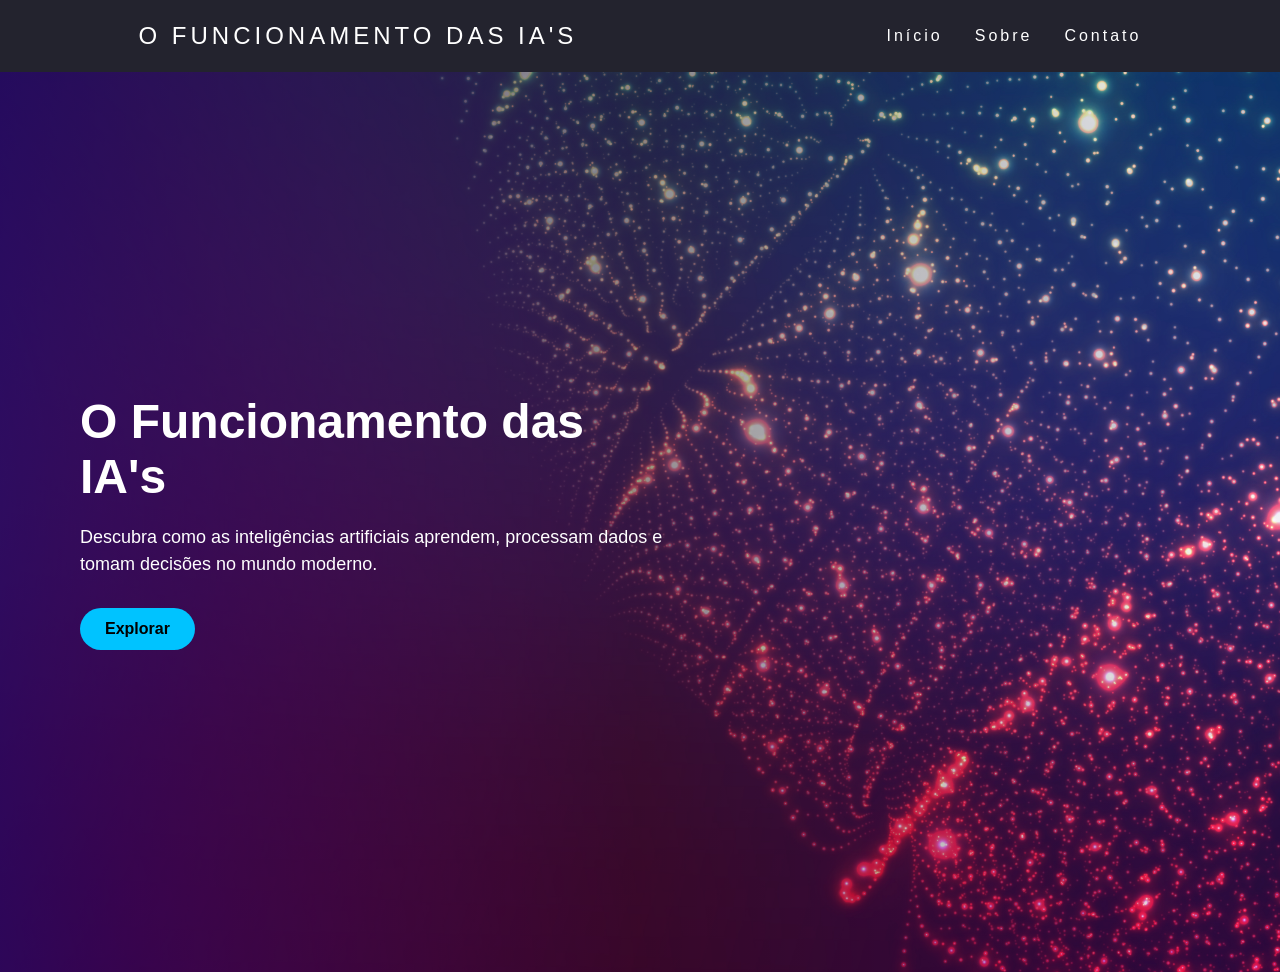
==== index.html @ 1a9b908e "commit nav-bar" ====
<!DOCTYPE html>
<html lang="pt-br">
<head>
    <meta charset="UTF-8">
    <title>O Funcionamento das IA's</title>
    <link rel="stylesheet" href="style.css">
</head>
<body>
    <header>
        <nav>
            <a class="logo" href="/"> O Funcionamento das IA's </a>
            <ul class="nav-list">
                <li><a href="/">Início</a></li>
                <li><a href="/">Sobre</a></li>
                <li><a href="/">Contato</a></li>
            </ul>
        </nav>
    </header>


    <section class="hero">
        <div class="overlay"></div>

        <div class="content">
            <h1>O Funcionamento das IA's</h1>
            <p>
                Descubra como as inteligências artificiais aprendem,
                processam dados e tomam decisões no mundo moderno.
            </p>
            
            <a href="#" class="btn">Explorar</a>
        </div>
    </section>

</body>
</html>
---- style.css ----
* {
    margin: 0;
    padding: 0;
    box-sizing: border-box;
    font-family:'Trebuchet MS', 'Lucida Sans Unicode', 'Lucida Grande', 'Lucida Sans', Arial, sans-serif
}

a {
    color: white;
    text-decoration: none;
}

a:hover {
    opacity: 0.7;
}

.logo {
    font-size: 24px;
    text-transform: uppercase;
    letter-spacing: 4px;
}

nav {
    display: flex;
    justify-content: space-around;
    align-items: center;
    font-family: system-ui, -apple-system, Arial, Helvetica, sans-serif;
    background-color: #23232e;
    height: 8vh;
}

.nav-list {
    list-style: none;
    display: flex;
}

.nav-list li {
    letter-spacing: 3px;
    margin-left: 32px;
}

.hero {
    position: relative;
    height: 100vh;
    background: url(Images/1244.jpg) no-repeat center;
    background-size: cover;
    display: flex;
    align-items: center;
}

.overlay {
    position: absolute;
    width: 100%;
    height: 100%;
    background: linear-gradient(
        to right,
        rgba(9, 0, 92, 0.8),  
        rgba(0, 0, 0, 0.4),
        transparent
    );
}

.content {
    position: relative;
    color: white;
    max-width: 600px;
    margin-left: 80px;
}

.content h1 {
    font-size: 48px;
    margin-bottom: 20px;
}

.content p {
    font-size: 18px;
    margin-bottom: 30px;
    line-height: 1.5;
}

.btn {
    display: inline-block;
    padding: 12px 25px;
    background: #00c3ff;
    color: black;
    text-decoration: none;
    border-radius: 25px;
    font-weight: bold;
    transition: 0.3s;
}

.btn:hover {
    background: #00a2d6;
}

body {
    background-image: linear-gradient(to top, #173361 , #313562 , #472B52 , #391240 , #430849);
    background-attachment: fixed;
}
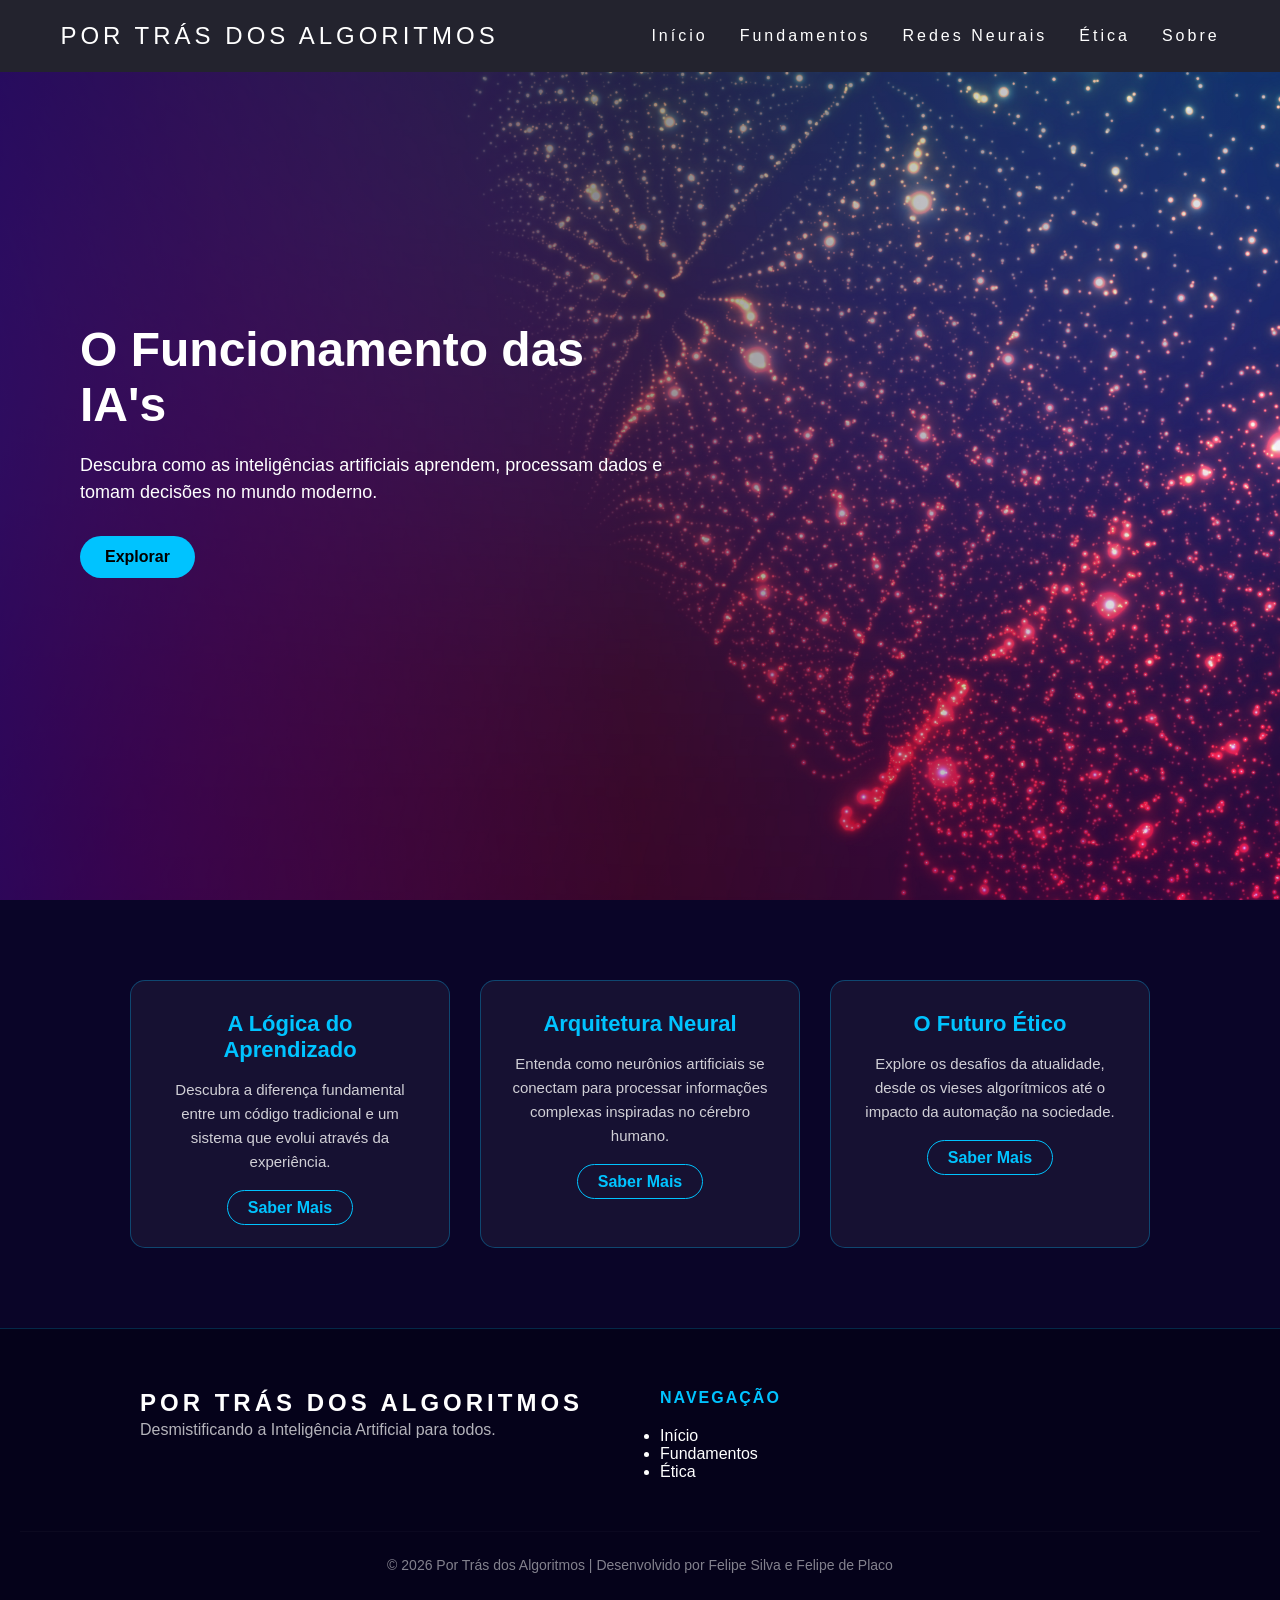
==== commit f221a232: "commit index -> raiz" ====
--- a/index.html
+++ b/index.html
@@ -8,12 +8,14 @@
 <body>
     <header>
         <nav>
-            <a class="logo" href="/"> O Funcionamento das IA's </a>
-            <ul class="nav-list">
-                <li><a href="/">Início</a></li>
-                <li><a href="/">Sobre</a></li>
-                <li><a href="/">Contato</a></li>
-            </ul>
+            <a class="logo" href="/"> Por Trás dos Algoritmos </a>
+                <ul class="nav-list">
+                    <li><a href="index.html">Início</a></li>
+                    <li><a href="fundamentos.html">Fundamentos</a></li>
+                    <li><a href="redes-neurais.html">Redes Neurais</a></li>
+                    <li><a href="etica.html">Ética</a></li>
+                    <li><a href="sobre.html">Sobre</a></li>
+                </ul>
         </nav>
     </header>
 
@@ -28,9 +30,51 @@
                 processam dados e tomam decisões no mundo moderno.
             </p>
             
-            <a href="#" class="btn">Explorar</a>
+            <a href="#conteudo" class="btn">Explorar</a>
         </div>
     </section>
 
+    <section id="conteudo" class="container-cards">
+        <div class="card">
+            <h3>A Lógica do Aprendizado</h3>
+            <p>Descubra a diferença fundamental entre um código tradicional e um sistema que evolui através da experiência.</p>
+            <a href="fundamentos.html" class="btn-card">Saber Mais</a>
+        </div>
+
+        <div class="card">
+            <h3>Arquitetura Neural</h3>
+            <p>Entenda como neurônios artificiais se conectam para processar informações complexas inspiradas no cérebro humano.</p>
+            <a href="redes-neurais.html" class="btn-card">Saber Mais</a>
+        </div>
+
+        <div class="card">
+            <h3>O Futuro Ético</h3>
+            <p>Explore os desafios da atualidade, desde os vieses algorítmicos até o impacto da automação na sociedade.</p>
+            <a href="etica.html" class="btn-card">Saber Mais</a>
+        </div>
+    </section>
+
+    <footer class="footer">
+        <div class="footer-content">
+            <div class="footer-section">
+                <h3 class="logo">Por Trás dos Algoritmos</h3>
+                <p>Desmistificando a Inteligência Artificial para todos.</p>
+            </div>
+            
+            <div class="footer-section">
+                <h4>Navegação</h4>
+                <ul>
+                    <li><a href="index.html">Início</a></li>
+                    <li><a href="fundamentos.html">Fundamentos</a></li>
+                    <li><a href="etica.html">Ética</a></li>
+                </ul>
+            </div>
+            
+        </div>
+        <div class="footer-bottom">
+            &copy; 2026 Por Trás dos Algoritmos | Desenvolvido por Felipe Silva e Felipe de Placo
+        </div>
+    </footer>
+
 </body>
 </html>
--- a/style.css
+++ b/style.css
@@ -1,23 +1,26 @@
+/* CSS GLOBAL */
 * {
     margin: 0;
     padding: 0;
     box-sizing: border-box;
-    font-family:'Trebuchet MS', 'Lucida Sans Unicode', 'Lucida Grande', 'Lucida Sans', Arial, sans-serif
-}
-
-a {
-    color: white;
-    text-decoration: none;
-}
-
-a:hover {
-    opacity: 0.7;
-}
-
-.logo {
-    font-size: 24px;
-    text-transform: uppercase;
-    letter-spacing: 4px;
+    font-family: 'Trebuchet MS', 'Lucida Sans Unicode', 'Lucida Grande', 'Lucida Sans', Arial, sans-serif;
+}
+
+html {
+    scroll-behavior: smooth;
+}
+
+body {
+    background-image: linear-gradient(to top, #173361 , #313562 , #472B52 , #391240 , #430849);
+    background-attachment: fixed;
+}
+
+header {
+    position: absolute; 
+    top: 0;
+    left: 0;
+    width: 100%;
+    z-index: 100;
 }
 
 nav {
@@ -29,6 +32,21 @@
     height: 8vh;
 }
 
+.logo {
+    font-size: 24px;
+    text-transform: uppercase;
+    letter-spacing: 4px;
+}
+
+a {
+    color: white;
+    text-decoration: none;
+}
+
+a:hover {
+    opacity: 0.7;
+}
+
 .nav-list {
     list-style: none;
     display: flex;
@@ -37,15 +55,6 @@
 .nav-list li {
     letter-spacing: 3px;
     margin-left: 32px;
-}
-
-.hero {
-    position: relative;
-    height: 100vh;
-    background: url(Images/1244.jpg) no-repeat center;
-    background-size: cover;
-    display: flex;
-    align-items: center;
 }
 
 .overlay {
@@ -93,7 +102,203 @@
     background: #00a2d6;
 }
 
-body {
-    background-image: linear-gradient(to top, #173361 , #313562 , #472B52 , #391240 , #430849);
+.footer {
+    background-color: #05021a; 
+    padding: 60px 20px 30px;
+    color: white;
+    border-top: 1px solid rgba(0, 195, 255, 0.2);
+    margin-top: 0; 
+}
+
+.footer-content {
+    display: flex;
+    justify-content: space-around; 
+    flex-wrap: wrap;
+    gap: 40px;
+    max-width: 1000px;
+    margin: 0 auto;
+}
+
+.footer-section {
+    flex: 1;
+    min-width: 280px;
+}
+
+.footer-section h4 {
+    color: #00c3ff;
+    margin-bottom: 20px;
+    text-transform: uppercase;
+    font-size: 16px;
+    letter-spacing: 2px;
+}
+
+.footer-section p {
+    opacity: 0.7;
+    line-height: 1.6;
+    max-width: 400px;
+}
+
+.footer-nav {
+    list-style: none;
+}
+
+.footer-nav li {
+    margin-bottom: 12px;
+}
+
+.footer-nav a {
+    transition: 0.3s;
+    opacity: 0.8;
+}
+
+.footer-nav a:hover {
+    color: #00c3ff;
+    opacity: 1;
+    padding-left: 5px; 
+}
+
+.footer-bottom {
+    text-align: center;
+    margin-top: 50px;
+    padding-top: 25px;
+    border-top: 1px solid rgba(255, 255, 255, 0.05);
+    font-size: 14px;
+    opacity: 0.5;
+}
+
+
+/* CSS INDEX.HTML */
+
+.hero {
+    position: relative;
+    height: 100vh;
+    background: url(imgs/background.jpg) no-repeat center;
+    background-size: cover;
+    display: flex;
+    align-items: center;
+}
+
+.container-cards {
+    display: flex;       
+    justify-content: center; 
+    gap: 30px;            
+    padding: 80px 20px;     
+    background-color: #0a0528; 
+    flex-wrap: wrap;          
+}
+
+.card {
+    background: rgba(255, 255, 255, 0.05); 
+    border: 1px solid rgba(0, 195, 255, 0.3);
+    padding: 30px;
+    width: 320px;
+    border-radius: 15px;
+    text-align: center;
+    color: white;
+    transition: all 0.4s ease;
+}
+
+.card:hover {
+    transform: translateY(-15px); 
+    border-color: #00c3ff;        
+    background: rgba(0, 195, 255, 0.1); 
+    box-shadow: 0 10px 30px rgba(0, 195, 255, 0.2); 
+}
+
+.card h3 {
+    margin-bottom: 15px;
+    color: #00c3ff;
+    font-size: 22px;
+}
+
+.card p {
+    font-size: 15px;
+    line-height: 1.6;
+    margin-bottom: 25px;
+    opacity: 0.8;
+}
+
+.btn-card {
+    color: #00c3ff;
+    text-decoration: none;
+    font-weight: bold;
+    border: 1px solid #00c3ff;
+    padding: 8px 20px;
+    border-radius: 20px;
+    transition: 0.3s;
+}
+
+.btn-card:hover {
+    background: #00c3ff;
+    color: black;
+}
+
+
+
+/* CSS FUNDAMENTOS.HTML */
+
+.bdFundamentos {
+    background-image: linear-gradient(to right, #011657 , #020623 , #060105 , #390921 , #23051F);
     background-attachment: fixed;
+}
+
+.fundamentos {
+    position: relative;
+    height: 100vh;
+    background: url(../imgs/bg-fundamentos.jpg) no-repeat center;
+    background-size: cover;
+    display: flex;
+    align-items: center;
+}
+
+.article-content {
+    max-width: 900px;      
+    margin: 0 auto;        
+    padding: 80px 20px;    
+    color: white;          
+}
+
+.article-content section {
+    margin-bottom: 60px;   
+}
+
+.article-content h2 {
+    color: #00c3ff;        
+    font-size: 32px;
+    margin-bottom: 25px;
+    border-bottom: 1px solid rgba(0, 195, 255, 0.2); 
+    padding-bottom: 10px;
+}
+
+.article-content p {
+    font-size: 18px;
+    line-height: 1.8;      
+    margin-bottom: 20px;
+    opacity: 0.9;          
+}
+
+.article-content ul {
+    list-style: none;      
+    margin-bottom: 30px;
+}
+
+.article-content li {
+    font-size: 18px;
+    line-height: 1.8;
+    margin-bottom: 15px;
+    padding-left: 20px;
+    position: relative;
+}
+
+.article-content li::before {
+    content: "▹";
+    position: absolute;
+    left: 0;
+    color: #00c3ff;
+    font-weight: bold;
+}
+
+.article-content strong {
+    color: #00c3ff;       
+    font-weight: 600;
 }
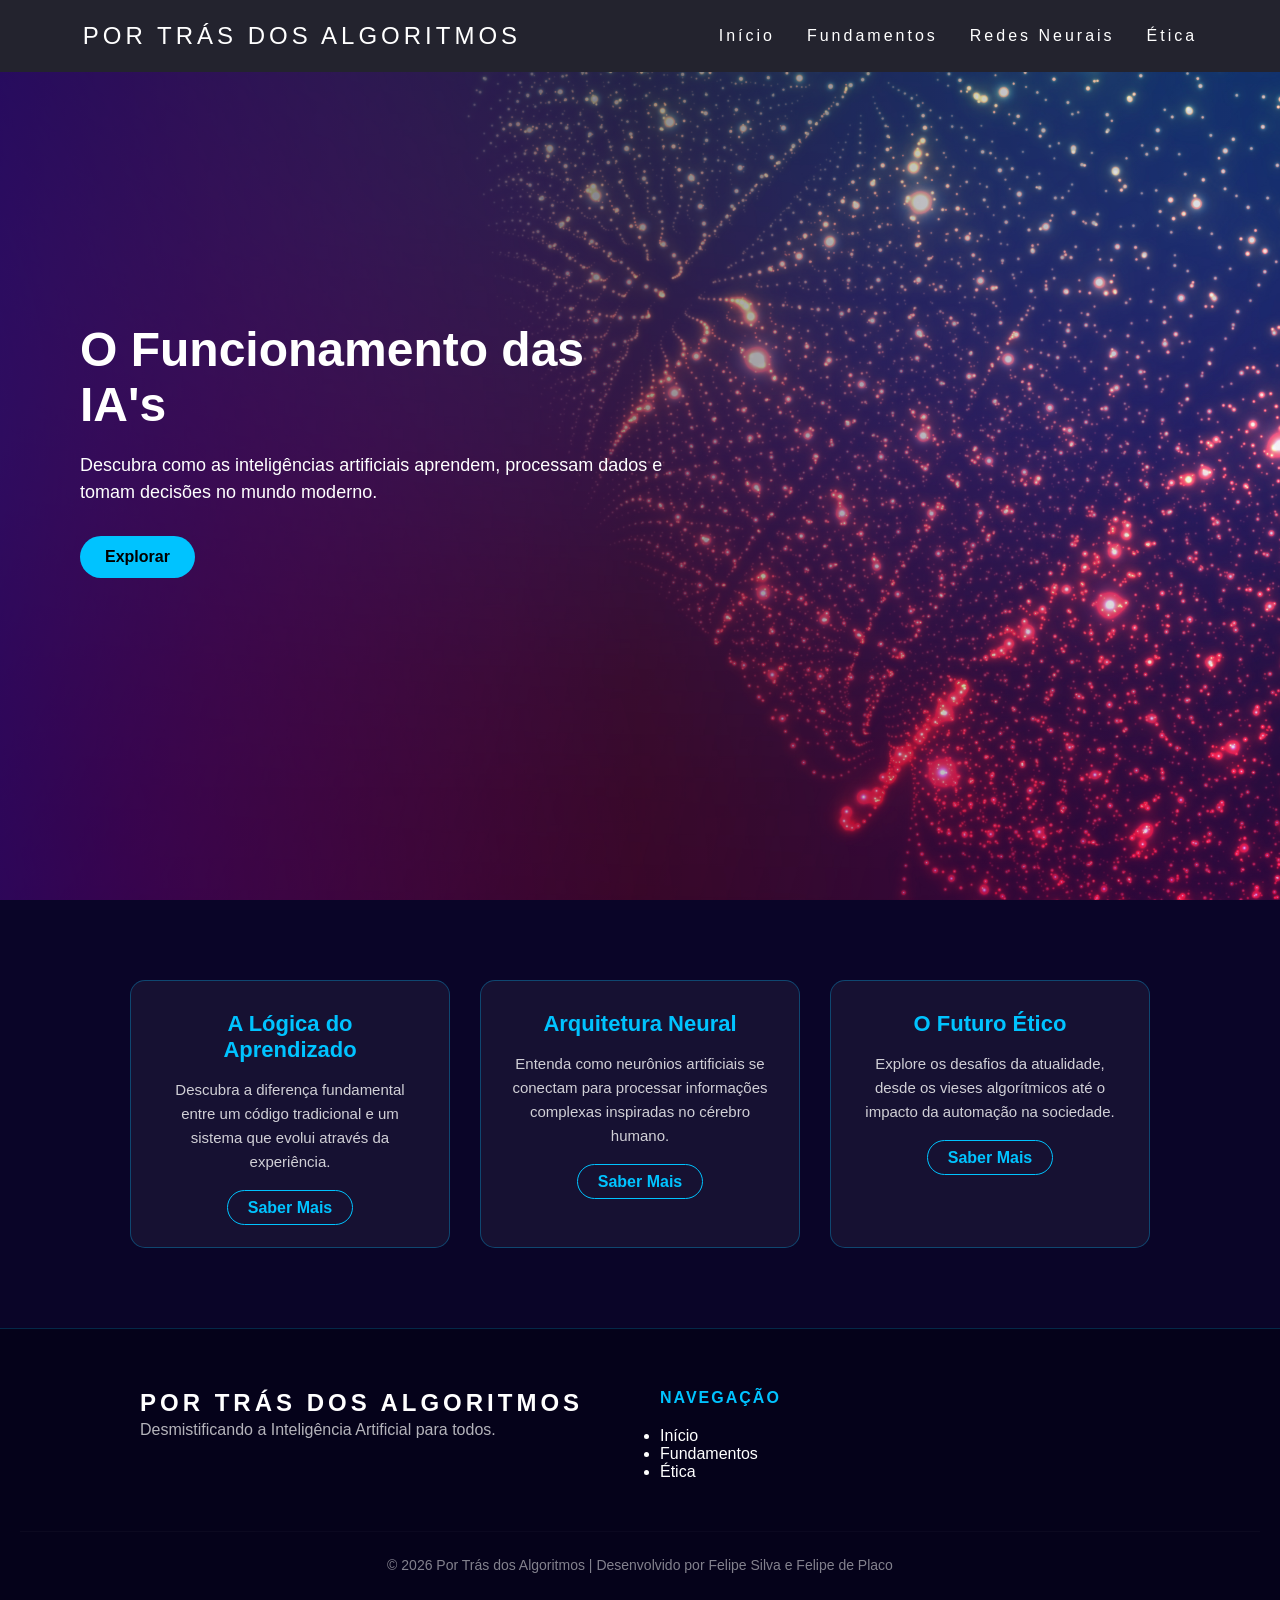
==== commit 4cb170ee: "commit final." ====
--- a/index.html
+++ b/index.html
@@ -8,13 +8,12 @@
 <body>
     <header>
         <nav>
-            <a class="logo" href="/"> Por Trás dos Algoritmos </a>
+            <a class="logo" href="index.html"> Por Trás dos Algoritmos </a>
                 <ul class="nav-list">
                     <li><a href="index.html">Início</a></li>
-                    <li><a href="fundamentos.html">Fundamentos</a></li>
-                    <li><a href="redes-neurais.html">Redes Neurais</a></li>
-                    <li><a href="etica.html">Ética</a></li>
-                    <li><a href="sobre.html">Sobre</a></li>
+                    <li><a href="./pages/fundamentos.html">Fundamentos</a></li>
+                    <li><a href="./pages/redes-neurais.html">Redes Neurais</a></li>
+                    <li><a href="./pages/etica.html">Ética</a></li>
                 </ul>
         </nav>
     </header>
@@ -38,19 +37,19 @@
         <div class="card">
             <h3>A Lógica do Aprendizado</h3>
             <p>Descubra a diferença fundamental entre um código tradicional e um sistema que evolui através da experiência.</p>
-            <a href="fundamentos.html" class="btn-card">Saber Mais</a>
+            <a href="./pages/fundamentos.html" class="btn-card">Saber Mais</a>
         </div>
 
         <div class="card">
             <h3>Arquitetura Neural</h3>
             <p>Entenda como neurônios artificiais se conectam para processar informações complexas inspiradas no cérebro humano.</p>
-            <a href="redes-neurais.html" class="btn-card">Saber Mais</a>
+            <a href="./pages/redes-neurais.html" class="btn-card">Saber Mais</a>
         </div>
 
         <div class="card">
             <h3>O Futuro Ético</h3>
             <p>Explore os desafios da atualidade, desde os vieses algorítmicos até o impacto da automação na sociedade.</p>
-            <a href="etica.html" class="btn-card">Saber Mais</a>
+            <a href="./pages/etica.html" class="btn-card">Saber Mais</a>
         </div>
     </section>
 
@@ -65,8 +64,8 @@
                 <h4>Navegação</h4>
                 <ul>
                     <li><a href="index.html">Início</a></li>
-                    <li><a href="fundamentos.html">Fundamentos</a></li>
-                    <li><a href="etica.html">Ética</a></li>
+                    <li><a href="./pages/fundamentos.html">Fundamentos</a></li>
+                    <li><a href="./pages/etica.html">Ética</a></li>
                 </ul>
             </div>
             
--- a/style.css
+++ b/style.css
@@ -245,7 +245,7 @@
 .fundamentos {
     position: relative;
     height: 100vh;
-    background: url(../imgs/bg-fundamentos.jpg) no-repeat center;
+    background: url(imgs/bg-fundamentos.jpg) no-repeat center;
     background-size: cover;
     display: flex;
     align-items: center;
@@ -301,4 +301,59 @@
 .article-content strong {
     color: #00c3ff;       
     font-weight: 600;
+}
+
+
+/* CSS REDES NEURAIS */
+.bdRedes {
+    background-image: linear-gradient(to right, #000F2F , #0C0813 , #005f5f);
+    background-attachment: fixed;
+}
+
+.rdNeurais {
+    position: relative;
+    height: 100vh;
+    background: url(imgs/bg-redesneurais.jpg) no-repeat center;
+    background-size: cover;
+    display: flex;
+    align-items: center;
+}
+
+.overlayRD {
+    position: absolute;
+    width: 100%;
+    height: 100%;
+    background: linear-gradient(
+        to right,
+        rgba(0, 0, 15, 0.95),
+        rgba(0, 0, 0, 0.6),   
+        transparent
+    );
+}
+
+/* CSS REDES NEURAIS */
+.bdEtica {
+    background-image: linear-gradient(to top, #000000 , #0C0C52 , #090A3A);
+    background-attachment: fixed;
+}
+
+.etica {
+    position: relative;
+    height: 100vh;
+    background: url(imgs/bg-etica.jpg) no-repeat center;
+    background-size: cover;
+    display: flex;
+    align-items: center;
+}
+
+.overlayEt {
+    position: absolute;
+    width: 100%;
+    height: 100%;
+    background: linear-gradient(
+        to right,
+        rgba(0, 0, 15, 0.95),
+        rgba(0, 0, 0, 0.6),   
+        transparent
+    );
 }
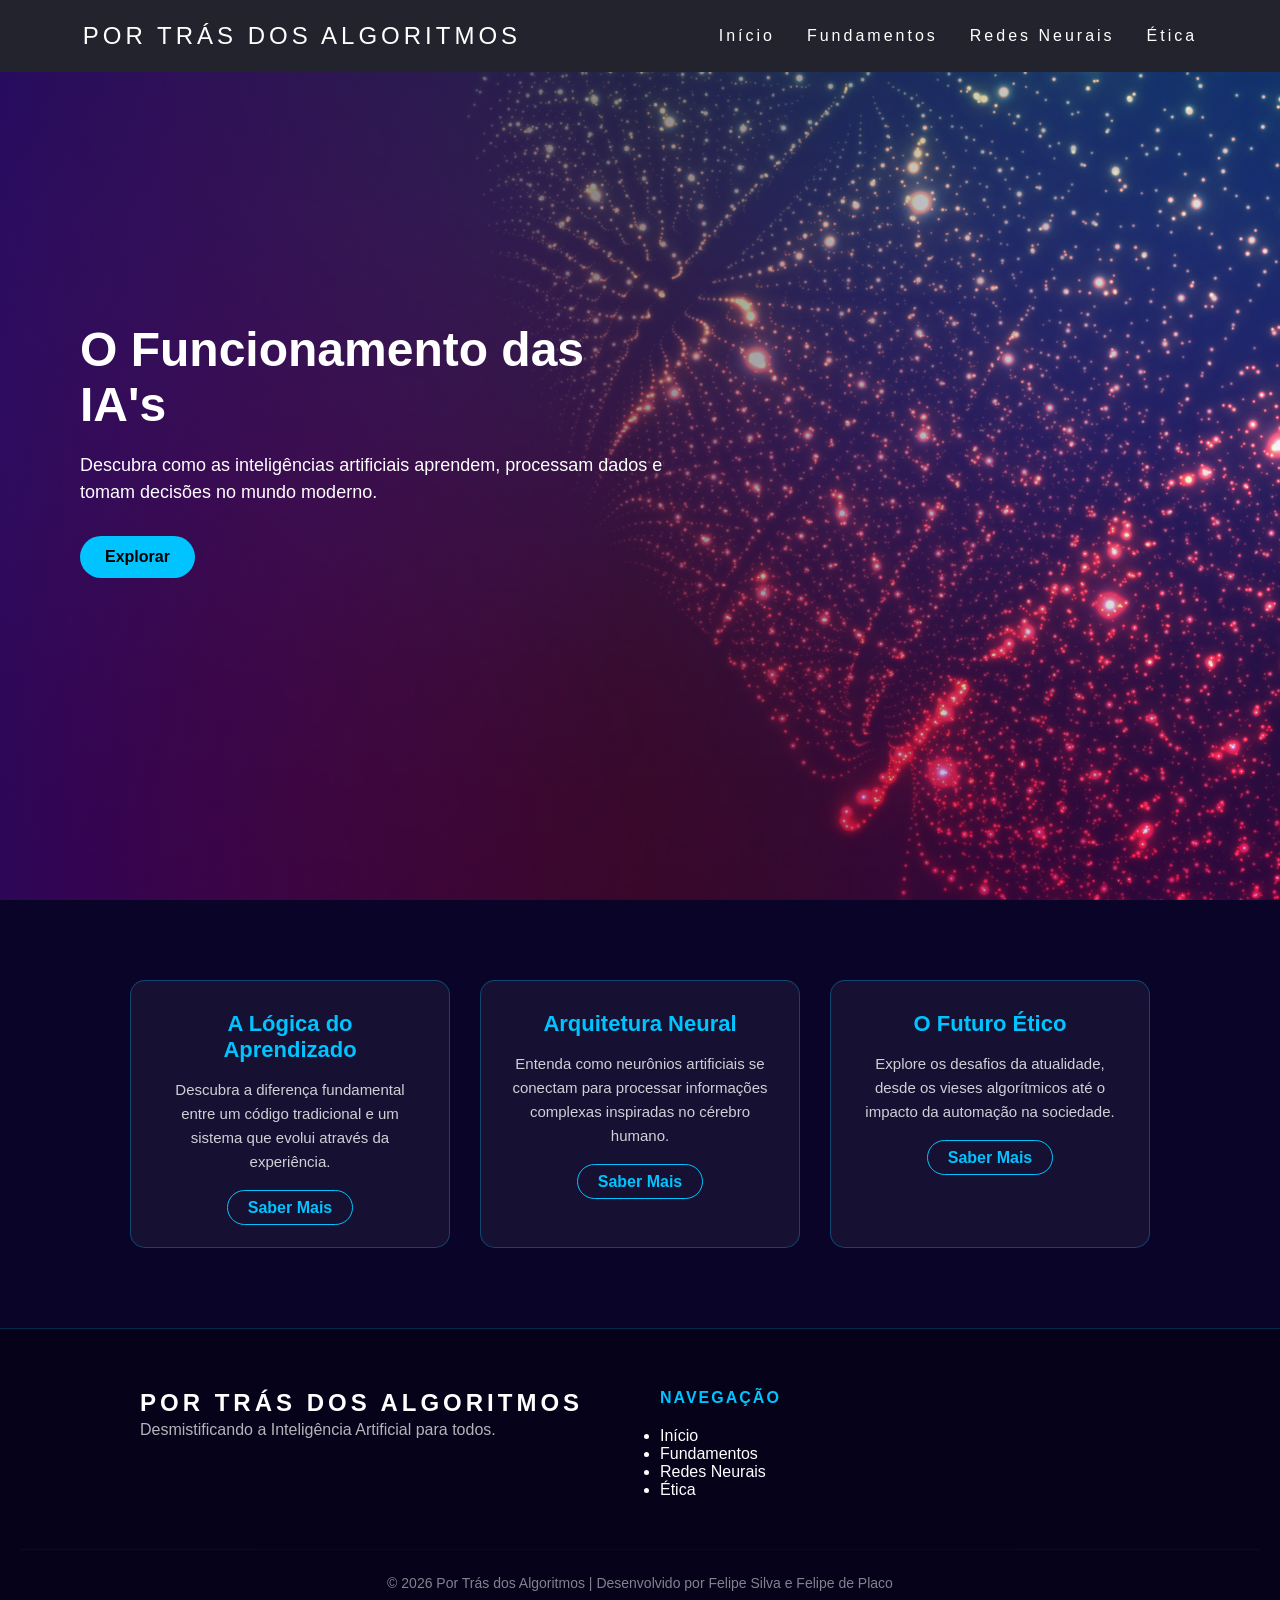
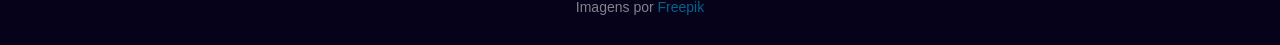
==== commit 0a923a45: "commit final verdadeiro" ====
--- a/index.html
+++ b/index.html
@@ -65,13 +65,15 @@
                 <ul>
                     <li><a href="index.html">Início</a></li>
                     <li><a href="./pages/fundamentos.html">Fundamentos</a></li>
+                    <li><a href="./pages/redes-neurais.html">Redes Neurais</a></li>
                     <li><a href="./pages/etica.html">Ética</a></li>
                 </ul>
             </div>
             
         </div>
         <div class="footer-bottom">
-            &copy; 2026 Por Trás dos Algoritmos | Desenvolvido por Felipe Silva e Felipe de Placo
+            <p>&copy; 2026 Por Trás dos Algoritmos | Desenvolvido por Felipe Silva e Felipe de Placo</p>
+            <p class="credits">Imagens por <a href="https://www.freepik.com" target="_blank">Freepik</a></p>
         </div>
     </footer>
 
--- a/style.css
+++ b/style.css
@@ -142,6 +142,17 @@
     list-style: none;
 }
 
+.credits a {
+    color: #00c3ff;
+    text-decoration: none;
+    transition: 0.3s;
+}
+
+.credits a:hover {
+    text-decoration: underline;
+    opacity: 1;
+}
+
 .footer-nav li {
     margin-bottom: 12px;
 }
@@ -164,6 +175,9 @@
     border-top: 1px solid rgba(255, 255, 255, 0.05);
     font-size: 14px;
     opacity: 0.5;
+    display: flex;
+    flex-direction: column;
+    gap: 8px;
 }
 
 
@@ -304,7 +318,7 @@
 }
 
 
-/* CSS REDES NEURAIS */
+/* CSS REDES-NEURAIS.html */
 .bdRedes {
     background-image: linear-gradient(to right, #000F2F , #0C0813 , #005f5f);
     background-attachment: fixed;
@@ -331,7 +345,7 @@
     );
 }
 
-/* CSS REDES NEURAIS */
+/* CSS ÉTICA.html */
 .bdEtica {
     background-image: linear-gradient(to top, #000000 , #0C0C52 , #090A3A);
     background-attachment: fixed;
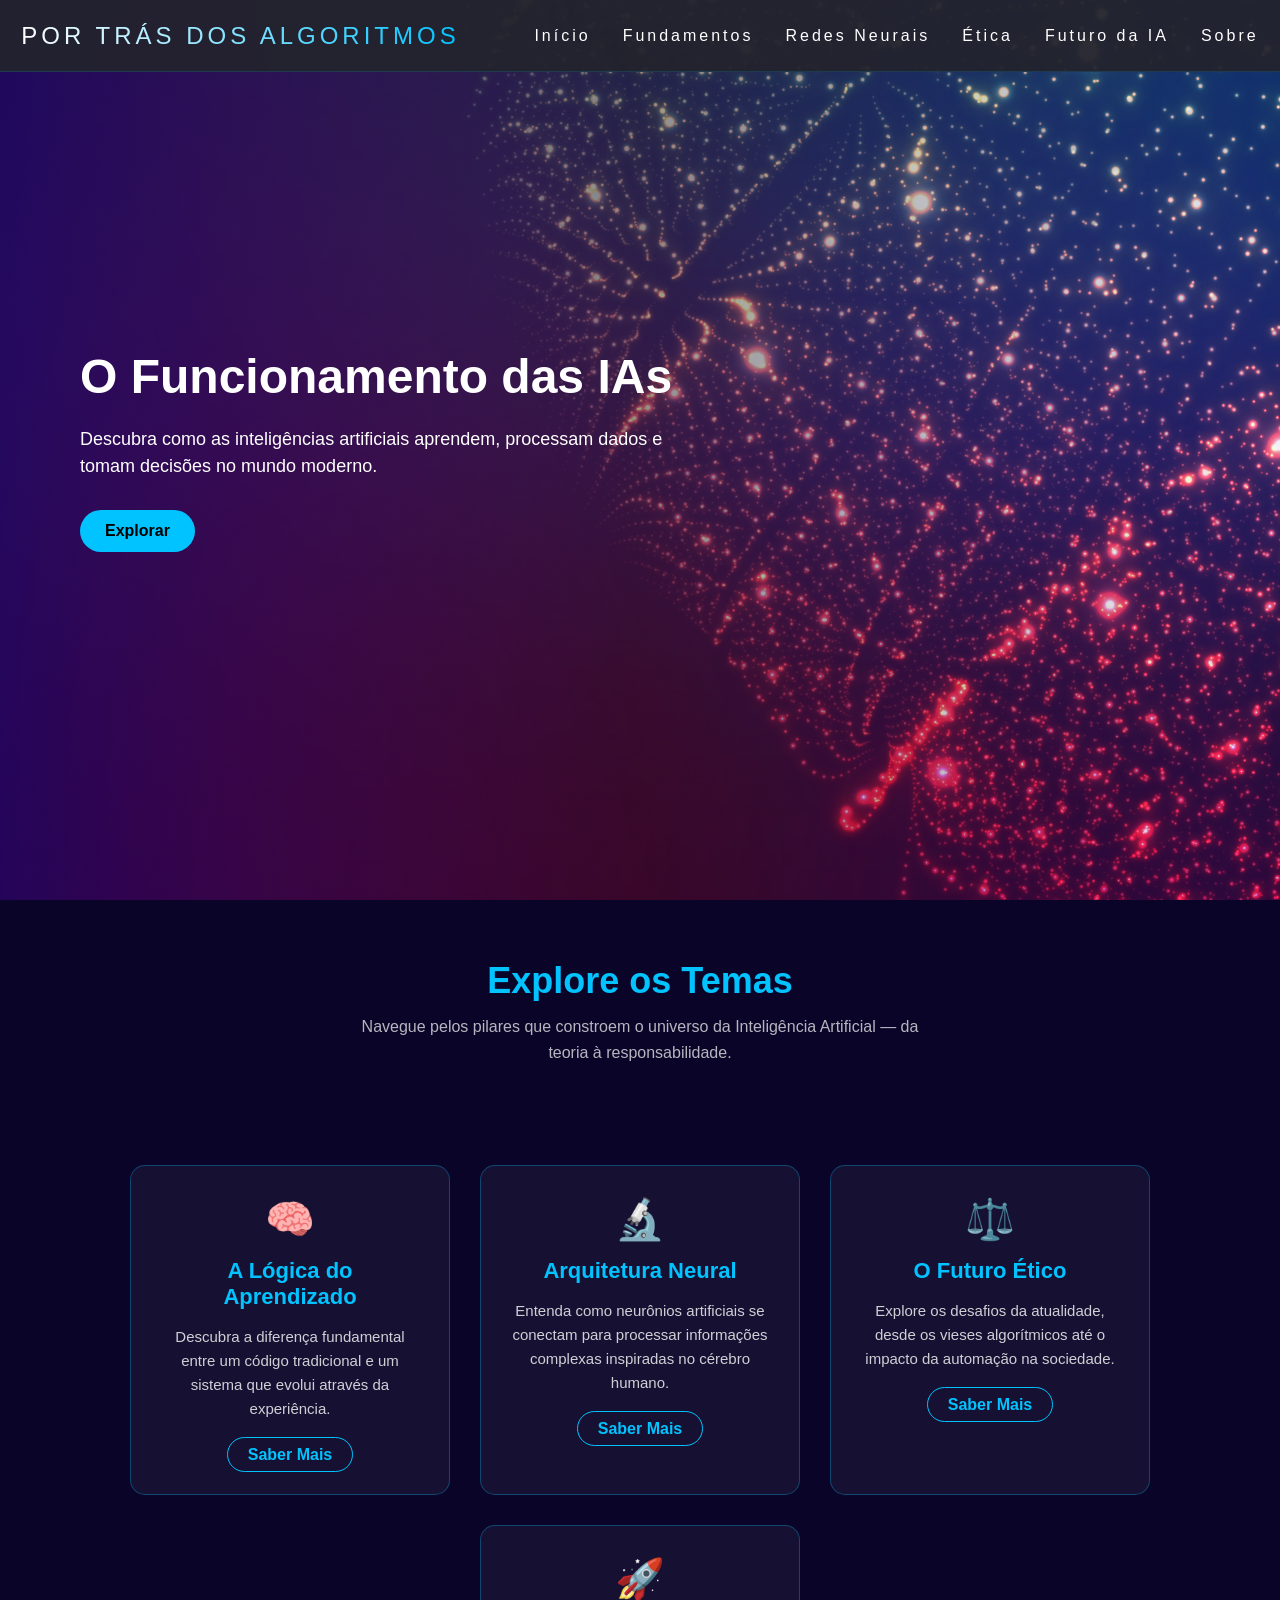
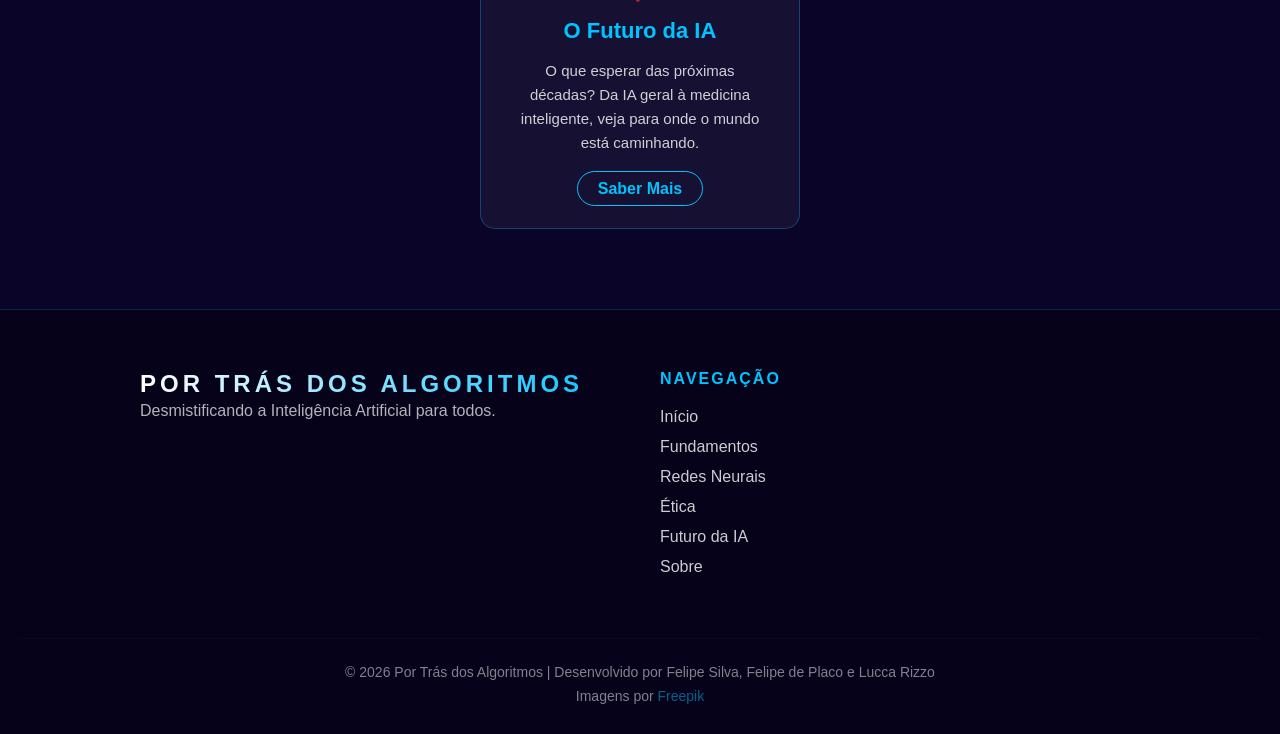
==== commit 4564e1c6: "commit geral (esquecido)" ====
--- a/index.html
+++ b/index.html
@@ -2,55 +2,73 @@
 <html lang="pt-br">
 <head>
     <meta charset="UTF-8">
-    <title>O Funcionamento das IA's</title>
+    <meta name="viewport" content="width=device-width, initial-scale=1.0">
+    <title>O Funcionamento das IAs — Por Trás dos Algoritmos</title>
     <link rel="stylesheet" href="style.css">
 </head>
 <body>
+
     <header>
         <nav>
-            <a class="logo" href="index.html"> Por Trás dos Algoritmos </a>
-                <ul class="nav-list">
-                    <li><a href="index.html">Início</a></li>
-                    <li><a href="./pages/fundamentos.html">Fundamentos</a></li>
-                    <li><a href="./pages/redes-neurais.html">Redes Neurais</a></li>
-                    <li><a href="./pages/etica.html">Ética</a></li>
-                </ul>
+            <a class="logo" href="index.html">Por Trás dos Algoritmos</a>
+            <ul class="nav-list">
+                <li><a href="index.html">Início</a></li>
+                <li><a href="pages/fundamentos.html">Fundamentos</a></li>
+                <li><a href="pages/redes-neurais.html">Redes Neurais</a></li>
+                <li><a href="pages/etica.html">Ética</a></li>
+                <li><a href="pages/futuro.html">Futuro da IA</a></li>
+                <li><a href="pages/sobre.html">Sobre</a></li>
+            </ul>
         </nav>
     </header>
 
-
     <section class="hero">
         <div class="overlay"></div>
-
         <div class="content">
-            <h1>O Funcionamento das IA's</h1>
+            <h1>O Funcionamento das IAs</h1>
             <p>
                 Descubra como as inteligências artificiais aprendem,
                 processam dados e tomam decisões no mundo moderno.
             </p>
-            
             <a href="#conteudo" class="btn">Explorar</a>
         </div>
     </section>
 
+    <div class="section-title">
+        <h2>Explore os Temas</h2>
+        <p>Navegue pelos pilares que constroem o universo da Inteligência Artificial — da teoria à responsabilidade.</p>
+    </div>
+
     <section id="conteudo" class="container-cards">
+
         <div class="card">
+            <span class="card-icon">🧠</span>
             <h3>A Lógica do Aprendizado</h3>
             <p>Descubra a diferença fundamental entre um código tradicional e um sistema que evolui através da experiência.</p>
-            <a href="./pages/fundamentos.html" class="btn-card">Saber Mais</a>
+            <a href="pages/fundamentos.html" class="btn-card">Saber Mais</a>
         </div>
 
         <div class="card">
+            <span class="card-icon">🔬</span>
             <h3>Arquitetura Neural</h3>
             <p>Entenda como neurônios artificiais se conectam para processar informações complexas inspiradas no cérebro humano.</p>
-            <a href="./pages/redes-neurais.html" class="btn-card">Saber Mais</a>
+            <a href="pages/redes-neurais.html" class="btn-card">Saber Mais</a>
         </div>
 
         <div class="card">
+            <span class="card-icon">⚖️</span>
             <h3>O Futuro Ético</h3>
             <p>Explore os desafios da atualidade, desde os vieses algorítmicos até o impacto da automação na sociedade.</p>
-            <a href="./pages/etica.html" class="btn-card">Saber Mais</a>
+            <a href="pages/etica.html" class="btn-card">Saber Mais</a>
         </div>
+
+        <div class="card">
+            <span class="card-icon">🚀</span>
+            <h3>O Futuro da IA</h3>
+            <p>O que esperar das próximas décadas? Da IA geral à medicina inteligente, veja para onde o mundo está caminhando.</p>
+            <a href="pages/futuro.html" class="btn-card">Saber Mais</a>
+        </div>
+
     </section>
 
     <footer class="footer">
@@ -59,20 +77,20 @@
                 <h3 class="logo">Por Trás dos Algoritmos</h3>
                 <p>Desmistificando a Inteligência Artificial para todos.</p>
             </div>
-            
             <div class="footer-section">
                 <h4>Navegação</h4>
                 <ul>
                     <li><a href="index.html">Início</a></li>
-                    <li><a href="./pages/fundamentos.html">Fundamentos</a></li>
-                    <li><a href="./pages/redes-neurais.html">Redes Neurais</a></li>
-                    <li><a href="./pages/etica.html">Ética</a></li>
+                    <li><a href="pages/fundamentos.html">Fundamentos</a></li>
+                    <li><a href="pages/redes-neurais.html">Redes Neurais</a></li>
+                    <li><a href="pages/etica.html">Ética</a></li>
+                    <li><a href="pages/futuro.html">Futuro da IA</a></li>
+                    <li><a href="pages/sobre.html">Sobre</a></li>
                 </ul>
             </div>
-            
         </div>
         <div class="footer-bottom">
-            <p>&copy; 2026 Por Trás dos Algoritmos | Desenvolvido por Felipe Silva e Felipe de Placo</p>
+            <p>&copy; 2026 Por Trás dos Algoritmos | Desenvolvido por Felipe Silva, Felipe de Placo e Lucca Rizzo</p>
             <p class="credits">Imagens por <a href="https://www.freepik.com" target="_blank">Freepik</a></p>
         </div>
     </footer>
--- a/style.css
+++ b/style.css
@@ -1,4 +1,65 @@
-/* CSS GLOBAL */
+/* animações globais */
+
+@keyframes fadeInUp {
+    from {
+        opacity: 0;
+        transform: translateY(40px);
+    }
+    to {
+        opacity: 1;
+        transform: translateY(0);
+    }
+}
+
+@keyframes fadeInLeft {
+    from {
+        opacity: 0;
+        transform: translateX(-40px);
+    }
+    to {
+        opacity: 1;
+        transform: translateX(0);
+    }
+}
+
+@keyframes fadeIn {
+    from { opacity: 0; }
+    to   { opacity: 1; }
+}
+
+@keyframes pulse {
+    0%, 100% { box-shadow: 0 0 0 0 rgba(0, 195, 255, 0.4); }
+    50%       { box-shadow: 0 0 0 12px rgba(0, 195, 255, 0); }
+}
+
+@keyframes underlineGrow {
+    from { width: 0; }
+    to   { width: 100%; }
+}
+
+@keyframes navSlideDown {
+    from {
+        opacity: 0;
+        transform: translateY(-20px);
+    }
+    to {
+        opacity: 1;
+        transform: translateY(0);
+    }
+}
+
+@keyframes float {
+    0%, 100% { transform: translateY(0px); }
+    50%       { transform: translateY(-10px); }
+}
+
+@keyframes shimmer {
+    0%   { background-position: -200% center; }
+    100% { background-position: 200% center; }
+}
+
+/* css global */
+
 * {
     margin: 0;
     padding: 0;
@@ -11,16 +72,17 @@
 }
 
 body {
-    background-image: linear-gradient(to top, #173361 , #313562 , #472B52 , #391240 , #430849);
+    background-image: linear-gradient(to top, #173361, #313562, #472B52, #391240, #430849);
     background-attachment: fixed;
 }
 
 header {
-    position: absolute; 
+    position: absolute;
     top: 0;
     left: 0;
     width: 100%;
     z-index: 100;
+    animation: navSlideDown 0.8s ease both;
 }
 
 nav {
@@ -28,14 +90,22 @@
     justify-content: space-around;
     align-items: center;
     font-family: system-ui, -apple-system, Arial, Helvetica, sans-serif;
-    background-color: #23232e;
+    background-color: rgba(35, 35, 46, 0.95);
+    backdrop-filter: blur(10px);
     height: 8vh;
+    border-bottom: 1px solid rgba(0, 195, 255, 0.15);
 }
 
 .logo {
     font-size: 24px;
     text-transform: uppercase;
     letter-spacing: 4px;
+    background: linear-gradient(90deg, #fff 0%, #00c3ff 50%, #fff 100%);
+    background-size: 200% auto;
+    -webkit-background-clip: text;
+    -webkit-text-fill-color: transparent;
+    background-clip: text;
+    animation: shimmer 4s linear infinite;
 }
 
 a {
@@ -55,7 +125,29 @@
 .nav-list li {
     letter-spacing: 3px;
     margin-left: 32px;
-}
+    position: relative;
+}
+
+.nav-list li a::after {
+    content: '';
+    position: absolute;
+    bottom: -4px;
+    left: 0;
+    width: 0;
+    height: 2px;
+    background: #00c3ff;
+    transition: width 0.3s ease;
+}
+
+.nav-list li a:hover::after {
+    width: 100%;
+}
+
+.nav-list li a:hover {
+    opacity: 1;
+    color: #00c3ff;
+}
+
 
 .overlay {
     position: absolute;
@@ -63,7 +155,7 @@
     height: 100%;
     background: linear-gradient(
         to right,
-        rgba(9, 0, 92, 0.8),  
+        rgba(9, 0, 92, 0.85),
         rgba(0, 0, 0, 0.4),
         transparent
     );
@@ -74,11 +166,13 @@
     color: white;
     max-width: 600px;
     margin-left: 80px;
+    animation: fadeInLeft 1s ease 0.3s both;
 }
 
 .content h1 {
     font-size: 48px;
     margin-bottom: 20px;
+    line-height: 1.2;
 }
 
 .content p {
@@ -86,6 +180,8 @@
     margin-bottom: 30px;
     line-height: 1.5;
 }
+
+/* botões */
 
 .btn {
     display: inline-block;
@@ -96,23 +192,46 @@
     border-radius: 25px;
     font-weight: bold;
     transition: 0.3s;
+    animation: pulse 2.5s infinite;
 }
 
 .btn:hover {
     background: #00a2d6;
-}
+    transform: scale(1.05);
+    opacity: 1;
+    animation: none;
+}
+
+.btn-card {
+    color: #00c3ff;
+    text-decoration: none;
+    font-weight: bold;
+    border: 1px solid #00c3ff;
+    padding: 8px 20px;
+    border-radius: 20px;
+    transition: 0.3s;
+}
+
+.btn-card:hover {
+    background: #00c3ff;
+    color: black;
+    opacity: 1;
+    transform: scale(1.05);
+}
+
+/* footer */
 
 .footer {
-    background-color: #05021a; 
+    background-color: #05021a;
     padding: 60px 20px 30px;
     color: white;
     border-top: 1px solid rgba(0, 195, 255, 0.2);
-    margin-top: 0; 
+    margin-top: 0;
 }
 
 .footer-content {
     display: flex;
-    justify-content: space-around; 
+    justify-content: space-around;
     flex-wrap: wrap;
     gap: 40px;
     max-width: 1000px;
@@ -138,8 +257,23 @@
     max-width: 400px;
 }
 
-.footer-nav {
+.footer-section ul {
     list-style: none;
+}
+
+.footer-section ul li {
+    margin-bottom: 12px;
+}
+
+.footer-section ul li a {
+    transition: 0.3s;
+    opacity: 0.8;
+}
+
+.footer-section ul li a:hover {
+    color: #00c3ff;
+    opacity: 1;
+    padding-left: 5px;
 }
 
 .credits a {
@@ -151,21 +285,6 @@
 .credits a:hover {
     text-decoration: underline;
     opacity: 1;
-}
-
-.footer-nav li {
-    margin-bottom: 12px;
-}
-
-.footer-nav a {
-    transition: 0.3s;
-    opacity: 0.8;
-}
-
-.footer-nav a:hover {
-    color: #00c3ff;
-    opacity: 1;
-    padding-left: 5px; 
 }
 
 .footer-bottom {
@@ -180,8 +299,7 @@
     gap: 8px;
 }
 
-
-/* CSS INDEX.HTML */
+/* index.html */
 
 .hero {
     position: relative;
@@ -193,16 +311,17 @@
 }
 
 .container-cards {
-    display: flex;       
-    justify-content: center; 
-    gap: 30px;            
-    padding: 80px 20px;     
-    background-color: #0a0528; 
-    flex-wrap: wrap;          
-}
-
+    display: flex;
+    justify-content: center;
+    gap: 30px;
+    padding: 80px 20px;
+    background-color: #0a0528;
+    flex-wrap: wrap;
+}
+
+/* Cards com animação de entrada na tela */
 .card {
-    background: rgba(255, 255, 255, 0.05); 
+    background: rgba(255, 255, 255, 0.05);
     border: 1px solid rgba(0, 195, 255, 0.3);
     padding: 30px;
     width: 320px;
@@ -210,13 +329,28 @@
     text-align: center;
     color: white;
     transition: all 0.4s ease;
-}
+    opacity: 0;
+    transform: translateY(30px);
+    animation: fadeInUp 0.7s ease forwards;
+}
+
+.card:nth-child(1) { animation-delay: 0.1s; }
+.card:nth-child(2) { animation-delay: 0.3s; }
+.card:nth-child(3) { animation-delay: 0.5s; }
+.card:nth-child(4) { animation-delay: 0.7s; }
 
 .card:hover {
-    transform: translateY(-15px); 
-    border-color: #00c3ff;        
-    background: rgba(0, 195, 255, 0.1); 
-    box-shadow: 0 10px 30px rgba(0, 195, 255, 0.2); 
+    transform: translateY(-15px);
+    border-color: #00c3ff;
+    background: rgba(0, 195, 255, 0.1);
+    box-shadow: 0 10px 30px rgba(0, 195, 255, 0.2);
+}
+
+.card-icon {
+    font-size: 40px;
+    margin-bottom: 15px;
+    display: block;
+    animation: float 3s ease-in-out infinite;
 }
 
 .card h3 {
@@ -232,67 +366,79 @@
     opacity: 0.8;
 }
 
-.btn-card {
-    color: #00c3ff;
-    text-decoration: none;
-    font-weight: bold;
-    border: 1px solid #00c3ff;
-    padding: 8px 20px;
-    border-radius: 20px;
-    transition: 0.3s;
-}
-
-.btn-card:hover {
-    background: #00c3ff;
-    color: black;
-}
-
-
-
-/* CSS FUNDAMENTOS.HTML */
-
-.bdFundamentos {
-    background-image: linear-gradient(to right, #011657 , #020623 , #060105 , #390921 , #23051F);
-    background-attachment: fixed;
-}
-
-.fundamentos {
-    position: relative;
-    height: 100vh;
-    background: url(imgs/bg-fundamentos.jpg) no-repeat center;
-    background-size: cover;
-    display: flex;
-    align-items: center;
-}
+/* Seção de destaque na home */
+.section-title {
+    text-align: center;
+    padding: 60px 20px 20px;
+    background-color: #0a0528;
+    color: white;
+    animation: fadeIn 1s ease both;
+}
+
+.section-title h2 {
+    font-size: 36px;
+    color: #00c3ff;
+    margin-bottom: 12px;
+}
+
+.section-title p {
+    opacity: 0.7;
+    font-size: 16px;
+    max-width: 600px;
+    margin: 0 auto;
+    line-height: 1.6;
+}
+
+/* PÁGINAS INTERNAS (artigos)*/
 
 .article-content {
-    max-width: 900px;      
-    margin: 0 auto;        
-    padding: 80px 20px;    
-    color: white;          
+    max-width: 900px;
+    margin: 0 auto;
+    padding: 80px 20px;
+    color: white;
 }
 
 .article-content section {
-    margin-bottom: 60px;   
-}
+    margin-bottom: 60px;
+    opacity: 0;
+    transform: translateY(30px);
+    animation: fadeInUp 0.8s ease forwards;
+}
+
+.article-content section:nth-child(1) { animation-delay: 0.1s; }
+.article-content section:nth-child(2) { animation-delay: 0.3s; }
+.article-content section:nth-child(3) { animation-delay: 0.5s; }
+.article-content section:nth-child(4) { animation-delay: 0.7s; }
 
 .article-content h2 {
-    color: #00c3ff;        
+    color: #00c3ff;
     font-size: 32px;
     margin-bottom: 25px;
-    border-bottom: 1px solid rgba(0, 195, 255, 0.2); 
+    border-bottom: 1px solid rgba(0, 195, 255, 0.2);
     padding-bottom: 10px;
+    position: relative;
+}
+
+.article-content h2::after {
+    content: '';
+    position: absolute;
+    bottom: -1px;
+    left: 0;
+    width: 60px;
+    height: 2px;
+    background: #00c3ff;
+    box-shadow: 0 0 8px #00c3ff;
 }
 
 .article-content p {
     font-size: 18px;
-    line-height: 1.8;      
+    line-height: 1.8;
     margin-bottom: 20px;
-    opacity: 0.9;          
+    opacity: 0.9;
 }
 
 .article-content ul {
-    list-style: none;      
+    list-style: none;
     margin-bottom: 30px;
 }
 
@@ -302,6 +448,11 @@
     margin-bottom: 15px;
     padding-left: 20px;
     position: relative;
+    transition: padding-left 0.3s ease;
+}
+
+.article-content li:hover {
+    padding-left: 28px;
 }
 
 .article-content li::before {
@@ -313,14 +464,50 @@
 }
 
 .article-content strong {
-    color: #00c3ff;       
+    color: #00c3ff;
     font-weight: 600;
 }
 
-
-/* CSS REDES-NEURAIS.html */
+/* Caixa de destaque */
+.highlight-box {
+    background: rgba(0, 195, 255, 0.07);
+    border-left: 3px solid #00c3ff;
+    border-radius: 0 12px 12px 0;
+    padding: 20px 25px;
+    margin: 30px 0;
+    transition: background 0.3s;
+}
+
+.highlight-box:hover {
+    background: rgba(0, 195, 255, 0.13);
+}
+
+.highlight-box p {
+    margin: 0;
+    font-style: italic;
+    opacity: 0.85;
+}
+
+/* fundamentos.html */
+
+.bdFundamentos {
+    background-image: linear-gradient(to right, #011657, #020623, #060105, #390921, #23051F);
+    background-attachment: fixed;
+}
+
+.fundamentos {
+    position: relative;
+    height: 100vh;
+    background: url(imgs/bg-fundamentos.jpg) no-repeat center;
+    background-size: cover;
+    display: flex;
+    align-items: center;
+}
+
+/* redes-neurais.html */
+
 .bdRedes {
-    background-image: linear-gradient(to right, #000F2F , #0C0813 , #005f5f);
+    background-image: linear-gradient(to right, #000F2F, #0C0813, #005f5f);
     background-attachment: fixed;
 }
 
@@ -340,14 +527,15 @@
     background: linear-gradient(
         to right,
         rgba(0, 0, 15, 0.95),
-        rgba(0, 0, 0, 0.6),   
+        rgba(0, 0, 0, 0.6),
         transparent
     );
 }
 
-/* CSS ÉTICA.html */
+/* ÉTICA.HTML */
+
 .bdEtica {
-    background-image: linear-gradient(to top, #000000 , #0C0C52 , #090A3A);
+    background-image: linear-gradient(to top, #000000, #0C0C52, #090A3A);
     background-attachment: fixed;
 }
 
@@ -367,7 +555,277 @@
     background: linear-gradient(
         to right,
         rgba(0, 0, 15, 0.95),
-        rgba(0, 0, 0, 0.6),   
+        rgba(0, 0, 0, 0.6),
         transparent
     );
+}
+
+/* FUTURO DA IA — página nova */
+
+.bdFuturo {
+    background-image: linear-gradient(to top, #0a0020, #1a0040, #0d1a4a, #001a2a);
+    background-attachment: fixed;
+}
+
+.futuro {
+    position: relative;
+    height: 100vh;
+    background: url(imgs/bg-redesneurais.jpg) no-repeat center top;
+    background-size: cover;
+    display: flex;
+    align-items: center;
+}
+
+.overlayFt {
+    position: absolute;
+    width: 100%;
+    height: 100%;
+    background: linear-gradient(
+        to right,
+        rgba(10, 0, 40, 0.95),
+        rgba(0, 0, 20, 0.65),
+        transparent
+    );
+}
+
+/* Cards de timeline */
+.timeline {
+    position: relative;
+    padding: 20px 0;
+}
+
+.timeline::before {
+    content: '';
+    position: absolute;
+    left: 0;
+    top: 0;
+    bottom: 0;
+    width: 2px;
+    background: linear-gradient(to bottom, transparent, #00c3ff, transparent);
+}
+
+.timeline-item {
+    padding-left: 30px;
+    margin-bottom: 40px;
+    position: relative;
+    transition: padding-left 0.3s ease;
+}
+
+.timeline-item:hover {
+    padding-left: 38px;
+}
+
+.timeline-item::before {
+    content: '';
+    position: absolute;
+    left: -5px;
+    top: 8px;
+    width: 12px;
+    height: 12px;
+    background: #00c3ff;
+    border-radius: 50%;
+    box-shadow: 0 0 10px #00c3ff;
+    animation: pulse 2s infinite;
+}
+
+.timeline-item h3 {
+    color: #00c3ff;
+    font-size: 22px;
+    margin-bottom: 8px;
+}
+
+.timeline-item p {
+    font-size: 17px;
+    line-height: 1.7;
+    opacity: 0.85;
+}
+
+/* SOBRE NÓS — página nova */
+
+.bdSobre {
+    background-image: linear-gradient(135deg, #0a0020 0%, #1a0535 40%, #0d2a4a 100%);
+    background-attachment: fixed;
+}
+
+.sobre {
+    position: relative;
+    height: 100vh;
+    background: url(imgs/background.jpg) no-repeat center;
+    background-size: cover;
+    display: flex;
+    align-items: center;
+}
+
+.overlaySb {
+    position: absolute;
+    width: 100%;
+    height: 100%;
+    background: linear-gradient(
+        to right,
+        rgba(5, 0, 30, 0.92),
+        rgba(0, 0, 0, 0.55),
+        transparent
+    );
+}
+
+/* Grid de membros */
+.team-grid {
+    display: flex;
+    flex-wrap: wrap;
+    gap: 30px;
+    justify-content: center;
+    padding: 80px 20px;
+    background-color: #07031a;
+}
+
+.team-card {
+    background: rgba(255, 255, 255, 0.04);
+    border: 1px solid rgba(0, 195, 255, 0.25);
+    border-radius: 18px;
+    padding: 40px 30px;
+    width: 280px;
+    text-align: center;
+    color: white;
+    transition: all 0.4s ease;
+    opacity: 0;
+    transform: translateY(30px);
+    animation: fadeInUp 0.7s ease forwards;
+}
+
+.team-card:nth-child(1) { animation-delay: 0.1s; }
+.team-card:nth-child(2) { animation-delay: 0.3s; }
+.team-card:nth-child(3) { animation-delay: 0.5s; }
+
+.team-card:hover {
+    transform: translateY(-12px);
+    border-color: #00c3ff;
+    background: rgba(0, 195, 255, 0.08);
+    box-shadow: 0 12px 35px rgba(0, 195, 255, 0.18);
+}
+
+.team-avatar {
+    width: 90px;
+    height: 90px;
+    border-radius: 50%;
+    background: linear-gradient(135deg, #00c3ff 0%, #0050a0 100%);
+    display: flex;
+    align-items: center;
+    justify-content: center;
+    font-size: 36px;
+    margin: 0 auto 20px;
+    border: 2px solid rgba(0, 195, 255, 0.5);
+    animation: float 3s ease-in-out infinite;
+}
+
+.team-card:nth-child(2) .team-avatar { animation-delay: 0.5s; }
+.team-card:nth-child(3) .team-avatar { animation-delay: 1s; }
+
+.team-card h3 {
+    color: #00c3ff;
+    font-size: 20px;
+    margin-bottom: 8px;
+}
+
+.team-card .team-role {
+    font-size: 13px;
+    opacity: 0.55;
+    letter-spacing: 2px;
+    text-transform: uppercase;
+    margin-bottom: 16px;
+}
+
+.team-card p {
+    font-size: 15px;
+    line-height: 1.6;
+    opacity: 0.78;
+}
+
+.sobre-intro {
+    background-color: #07031a;
+    padding: 60px 20px 0;
+    text-align: center;
+    color: white;
+    animation: fadeIn 1s ease both;
+}
+
+.sobre-intro h2 {
+    font-size: 36px;
+    color: #00c3ff;
+    margin-bottom: 16px;
+}
+
+.sobre-intro p {
+    max-width: 700px;
+    margin: 0 auto;
+    font-size: 18px;
+    line-height: 1.7;
+    opacity: 0.8;
+}
+
+.missao-section {
+    max-width: 900px;
+    margin: 0 auto;
+    padding: 60px 20px 80px;
+    color: white;
+    background-color: #07031a;
+}
+
+.missao-section h2 {
+    color: #00c3ff;
+    font-size: 32px;
+    margin-bottom: 25px;
+    border-bottom: 1px solid rgba(0, 195, 255, 0.2);
+    padding-bottom: 10px;
+    position: relative;
+}
+
+.missao-section h2::after {
+    content: '';
+    position: absolute;
+    bottom: -1px;
+    left: 0;
+    width: 60px;
+    height: 2px;
+    background: #00c3ff;
+    box-shadow: 0 0 8px #00c3ff;
+}
+
+.missao-section p {
+    font-size: 18px;
+    line-height: 1.8;
+    opacity: 0.88;
+    margin-bottom: 20px;
+}
+
+/*  RESPONSIVIDADE BÁSICA - teste*/
+
+@media (max-width: 768px) {
+    .content {
+        margin-left: 30px;
+        max-width: 90%;
+    }
+
+    .content h1 {
+        font-size: 32px;
+    }
+
+    nav {
+        flex-direction: column;
+        height: auto;
+        padding: 12px 0;
+        gap: 10px;
+    }
+
+    .nav-list li {
+        margin-left: 16px;
+    }
+
+    .logo {
+        font-size: 16px;
+        letter-spacing: 2px;
+    }
+
+    .team-card, .card {
+        width: 90%;
+    }
 }
